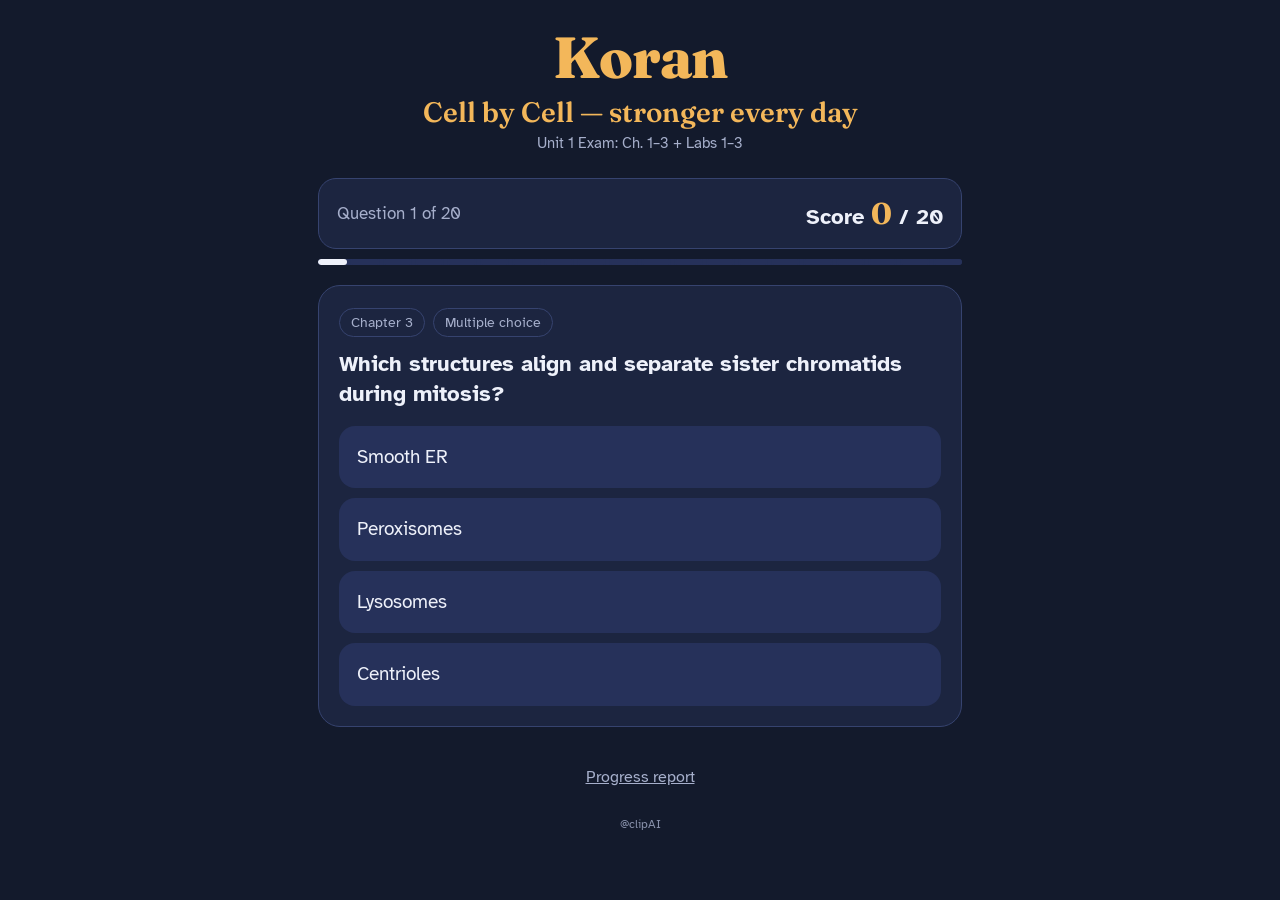
==== unit1/index.html @ af15f769 "Cell by Cell -Unit 1 Review" ====
<!DOCTYPE html>
<html lang="en">
<head>
<meta charset="utf-8">
<meta name="viewport" content="width=device-width, initial-scale=1, viewport-fit=cover">
<meta name="theme-color" content="#131A2C">
<title>Koran · Cell by Cell</title>
<link rel="preconnect" href="https://fonts.googleapis.com">
<link rel="preconnect" href="https://fonts.gstatic.com" crossorigin>
<link href="https://fonts.googleapis.com/css2?family=Atkinson+Hyperlegible:wght@400;700&family=Fraunces:opsz,wght@9..144,600;9..144,800&display=swap" rel="stylesheet">
<style>
:root{
  --bg:#131A2C; --surface:#1C2540; --raised:#26315A; --line:#36436F;
  --text:#EEF1FA; --muted:#A6AFCB; --gold:#F3B75A;
  --ok:#5BD3A8; --okbg:rgba(91,211,168,.14); --bad:#F47C7C; --badbg:rgba(244,124,124,.14);
  --body:"Atkinson Hyperlegible", "Segoe UI", Roboto, Helvetica, Arial, sans-serif;
  --display:"Fraunces", Georgia, "Times New Roman", serif;
  color-scheme: dark;
  box-sizing:border-box;
  padding-top:env(safe-area-inset-top,0px); padding-bottom:env(safe-area-inset-bottom,0px);
}
@media (prefers-color-scheme: dark){ :root:not([data-theme="light"]){ --bg:#131A2C; } }
:root[data-theme="dark"]{ --bg:#131A2C; }
*,*::before,*::after{box-sizing:inherit}
html{scroll-padding-top:env(safe-area-inset-top,0px); background:var(--bg)}
body{margin:0;background:var(--bg);color:var(--text);font-family:var(--body);font-size:19px;line-height:1.5;-webkit-text-size-adjust:100%}
.wrap{max-width:680px;margin:0 auto;padding:0 18px 40px}
header{text-align:center;padding:28px 0 14px}
.name{font-family:var(--display);font-weight:800;font-size:clamp(40px,11vw,58px);line-height:1;letter-spacing:-.02em;color:var(--gold);margin:0}
.sub{margin:10px 0 0;color:var(--muted);font-size:17px}
.tagline{margin:10px 0 0;font-family:var(--display);font-weight:600;font-size:clamp(22px,6vw,28px);line-height:1.2;color:var(--gold)}
.sub strong{color:var(--text);font-weight:700}

.bar{position:sticky;top:env(safe-area-inset-top,0px);z-index:5;background:var(--bg);padding:10px 0 12px}
.scorecard{background:var(--surface);border:1px solid var(--line);border-radius:18px;padding:12px 18px;display:flex;align-items:center;justify-content:space-between;gap:12px}
.qcount{color:var(--muted);font-size:17px}
.score{font-weight:700;font-size:22px;white-space:nowrap}
.score b{font-family:var(--display);font-size:30px;color:var(--gold)}
.track{height:6px;background:var(--raised);border-radius:6px;margin-top:10px;overflow:hidden;display:flex;gap:3px}
.track span{flex:1;background:var(--raised);border-radius:3px}
.track span.p1{background:var(--ok)} .track span.p5{background:var(--gold)} .track span.p0{background:var(--bad)} .track span.now{background:var(--text)}

.card{background:var(--surface);border:1px solid var(--line);border-radius:22px;padding:22px 20px 20px;margin-top:8px}
.meta{display:flex;flex-wrap:wrap;gap:8px;margin-bottom:12px}
.tag{font-size:14px;color:var(--muted);border:1px solid var(--line);border-radius:999px;padding:3px 11px}
.q{font-size:22px;font-weight:700;line-height:1.38;margin:0 0 16px}
.figure{margin:0 0 16px;text-align:center}
.figure img{max-width:100%;max-height:280px;border-radius:16px;border:1px solid var(--line)}
.opts{display:grid;gap:10px}
.opt{display:flex;align-items:flex-start;gap:12px;width:100%;text-align:left;font:inherit;font-size:19px;color:var(--text);background:var(--raised);border:2px solid transparent;border-radius:16px;padding:15px 16px;min-height:60px;cursor:pointer;touch-action:manipulation}
.opt:focus-visible,.btn:focus-visible,.link:focus-visible{outline:3px solid var(--gold);outline-offset:2px}
.opt .box{flex:none;width:26px;height:26px;border-radius:8px;border:2px solid var(--muted);margin-top:1px;display:grid;place-items:center;font-size:16px;font-weight:700}
.opt.sel{border-color:var(--gold)} .opt.sel .box{background:var(--gold);border-color:var(--gold);color:#1a1a1a}
.opt.wrong{border-color:var(--bad);background:var(--badbg);opacity:.75}
.opt.right{border-color:var(--ok);background:var(--okbg)}
.opt:disabled{cursor:default}
.tf{grid-template-columns:1fr 1fr}
.tf .opt{justify-content:center;font-weight:700;font-size:21px;align-items:center}
.hint{color:var(--muted);font-size:16px;margin:-6px 0 12px}

.fb{margin-top:16px;border-radius:16px;padding:14px 16px;font-size:18px}
.fb.ok{background:var(--okbg);border:1px solid var(--ok)}
.fb.bad{background:var(--badbg);border:1px solid var(--bad)}
.fb.try{background:rgba(243,183,90,.12);border:1px solid var(--gold)}
.fb h3{margin:0 0 4px;font-size:20px}
.fb p{margin:4px 0 0}
.fb .ans{font-weight:700}

.btn{display:block;width:100%;margin-top:16px;font:inherit;font-weight:700;font-size:20px;border:0;border-radius:16px;padding:16px;min-height:60px;background:var(--gold);color:#1B1606;cursor:pointer;touch-action:manipulation}
.btn[disabled]{opacity:.4;cursor:default}
.btn.ghost{background:transparent;color:var(--text);border:2px solid var(--line)}

.final{text-align:center}
.final .big{font-family:var(--display);font-weight:800;font-size:76px;line-height:1;color:var(--gold);margin:6px 0}
.final .big small{font-size:34px;color:var(--muted)}
.list{list-style:none;padding:0;margin:18px 0 0;text-align:left}
.list li{display:flex;justify-content:space-between;gap:12px;padding:10px 0;border-top:1px solid var(--line);font-size:17px}
.pt{font-weight:700;white-space:nowrap}
.pt.p1{color:var(--ok)} .pt.p5{color:var(--gold)} .pt.p0{color:var(--bad)}

.report{margin-top:22px}
.report h2{font-family:var(--display);font-size:28px;margin:0 0 12px}
.report h3{font-size:19px;margin:22px 0 8px}
.stats{display:grid;grid-template-columns:repeat(2,1fr);gap:10px}
.stat{background:var(--raised);border-radius:16px;padding:12px 14px}
.stat b{display:block;font-family:var(--display);font-size:30px;color:var(--gold);line-height:1.1}
.stat span{color:var(--muted);font-size:15px}
.tbl{width:100%;border-collapse:collapse;font-size:16px}
.tbl td{padding:8px 4px;border-top:1px solid var(--line);vertical-align:top}
.tbl td:last-child{text-align:right;white-space:nowrap}
.meter{height:8px;background:var(--raised);border-radius:8px;overflow:hidden;margin-top:4px}
.meter i{display:block;height:100%;background:var(--ok)}
details{border-top:1px solid var(--line);padding:10px 0}
summary{cursor:pointer;font-weight:700}
.empty{color:var(--muted)}

footer{text-align:center;margin-top:30px}
.link{background:none;border:0;color:var(--muted);font:inherit;font-size:16px;text-decoration:underline;cursor:pointer;padding:8px}
.clip{display:block;margin-top:18px;font-size:12px;color:var(--muted);opacity:.8}
@media (prefers-reduced-motion:no-preference){ .card{animation:in .25s ease-out} @keyframes in{from{opacity:0;transform:translateY(6px)}to{opacity:1;transform:none}} }
</style>
</head>
<body>
<div class="wrap">
  <header>
    <h1 class="name">Koran</h1>
    <p class="tagline">Cell by Cell — stronger every day</p>
    <p class="sub" style="margin-top:2px;font-size:15px">Unit 1 Exam: Ch. 1–3 + Labs 1–3</p>
  </header>
  <div class="bar" id="bar"></div>
  <main id="main"></main>
  <section class="report card" id="report" hidden></section>
  <footer>
    <button class="link" id="toggleReport" type="button">Progress report</button>
    <span class="clip">@clipAI</span>
  </footer>
</div>
<script>
// Question bank - Unit 1 Exam Review (Ch 1, 2, 3) + Lab Activity #1 + images
// mc / case: option o[0] is the correct one (shuffled when shown)
// tf: a = true/false   sa: a = indexes of correct options
const BANK = [
// ---------- CHAPTER 1 ----------
{t:"Anatomy vs physiology",s:"Chapter 1",y:"mc",q:"Anatomy is the study of…",o:["Body structures and how the parts are arranged and connected","How the body performs its functions","Chemical reactions inside cells","Diseases and how to treat them"],e:"Anatomy = structure (what it is and where it is). Physiology = function (how it works)."},
{t:"Anatomy vs physiology",s:"Chapter 1",y:"tf",q:"Physiology is the study of how living organisms perform their vital functions.",a:true,e:"True. Physiology is about how the body works. Anatomy is about its structure."},
{t:"Anatomy vs physiology",s:"Chapter 1",y:"case",q:"Analyze the case: A student learns in lab where the heart sits in the chest, then in lecture learns how it pumps blood. What did she study in lab and in lecture?",o:["Lab: anatomy. Lecture: physiology","Lab: physiology. Lecture: anatomy","Both were histology","Both were cytology"],e:"Where the heart is = structure = anatomy. How it pumps = function = physiology. The two go together."},

{t:"Cytology vs histology",s:"Chapter 1",y:"mc",q:"Histology is the microscopic study of…",o:["Tissues","Individual cells","Organ systems","Bones and joints"],e:"Histology = tissues. Cytology = cells. Tip: \"cyto\" means cell."},
{t:"Cytology vs histology",s:"Chapter 1",y:"tf",q:"Cytology is the microscopic study of tissues.",a:false,e:"False. Cytology studies individual cells. Histology studies tissues."},

{t:"Areas of anatomy",s:"Chapter 1",y:"mc",q:"Which specialty studies the general form of the body and its superficial markings (like bone markings)?",o:["Surface anatomy","Developmental anatomy","Systemic physiology","Cell physiology"],e:"Surface anatomy looks at the outside shape and markings you can see or feel."},
{t:"Areas of anatomy",s:"Chapter 1",y:"case",q:"Analyze the case: A scientist studies how a baby's body changes in form from conception until it becomes an adult. What is she studying?",o:["Developmental anatomy","Surface anatomy","Histology","Cell physiology"],e:"Developmental anatomy describes changes in form from conception to physical maturity."},

{t:"Areas of physiology",s:"Chapter 1",y:"mc",q:"Systemic physiology studies…",o:["The function of specific organ systems","Chemical processes within and between cells","The outside markings of the body","Changes from conception to maturity"],e:"Systemic = systems. It studies how organ systems (like the nervous system) work."},
{t:"Areas of physiology",s:"Chapter 1",y:"case",q:"Analyze the case: A researcher studies the chemical reactions happening inside and between cells. Which area is this?",o:["Cell physiology","Systemic physiology","Surface anatomy","Developmental anatomy"],e:"Cell physiology studies the chemical processes within and between cells."},

{t:"Levels of organization",s:"Chapter 1",y:"mc",q:"Which order goes from simplest to most complex?",o:["Atoms → molecules → cells → tissues → organs → organ systems → organism","Cells → atoms → molecules → tissues → organs → organism","Molecules → atoms → tissues → cells → organs → organism","Atoms → cells → molecules → organs → tissues → organism"],e:"Small to big: atoms, molecules, cells, tissues, organs, organ systems, organism."},
{t:"Levels of organization",s:"Chapter 1",y:"tf",q:"Veins and arteries are organs because each is made of different tissues.",a:true,e:"True. An organ is made of two or more tissue types working together. Veins and arteries fit that."},
{t:"Levels of organization",s:"Chapter 1",y:"case",q:"Analyze the case: A group of similar cells working together to do one job is found in a sample. What level of organization is it?",o:["Tissue","Organ","Molecule","Organ system"],e:"Similar cells working together = a tissue. Different tissues together = an organ."},

{t:"Organ systems",s:"Chapter 1",y:"mc",q:"How many organ systems are in the human body?",o:["11","9","7","13"],e:"There are 11 organ systems. A&P 1 covers integumentary, skeletal, muscular and nervous."},
{t:"Organ systems",s:"Chapter 1",y:"sa",q:"Select all the functions of the skeletal system.",o:["Provides support","Protects soft tissues","Stores minerals","Forms blood","Generates heat"],a:[0,1,2,3],e:"Skeletal: support, protection, stores minerals, forms blood. Generating heat is a job of the muscular system."},
{t:"Organ systems",s:"Chapter 1",y:"sa",q:"Select all the functions of the muscular system.",o:["Produces movement","Generates heat","Provides protection","Forms blood cells"],a:[0,1,2],e:"Muscular: movement, heat and protection. Blood cells are formed in bone (skeletal system)."},

{t:"Homeostasis",s:"Chapter 1",y:"mc",q:"Keeping a relatively constant internal environment is called…",o:["Homeostasis","Metabolism","Metastasis","Apoptosis"],e:"Homeostasis = keeping the inside of the body stable. All organ systems work together for it."},
{t:"Homeostasis",s:"Chapter 1",y:"tf",q:"Organ systems work independently and do not depend on each other.",a:false,e:"False. All organ systems are interdependent. They work together to keep homeostasis."},

{t:"Intrinsic vs extrinsic regulation",s:"Chapter 1",y:"mc",q:"Extrinsic regulation involves which systems?",o:["Nervous and endocrine","Skeletal and muscular","Integumentary and skeletal","Digestive and urinary"],e:"Extrinsic = nervous and endocrine systems. Intrinsic (autoregulation) = a local response of a cell, tissue or organ."},
{t:"Intrinsic vs extrinsic regulation",s:"Chapter 1",y:"case",q:"Analyze the case: The body needs a very fast, short-term adjustment. Which system handles this kind of regulation?",o:["Nervous system","Endocrine system","Skeletal system","Integumentary system"],e:"Nervous system = short-term, fast. Endocrine system (hormones) = long-term."},
{t:"Intrinsic vs extrinsic regulation",s:"Chapter 1",y:"tf",q:"Intrinsic (autoregulatory) mechanisms are local responses of a cell, tissue or organ to its environment.",a:true,e:"True. Intrinsic = local. Extrinsic = nervous and endocrine systems."},

{t:"Parts of a regulatory mechanism",s:"Chapter 1",y:"mc",q:"Which part of a regulatory mechanism carries out the instructions?",o:["Effector","Receptor","Control center","Stimulus"],e:"Receptor senses → control center decides → effector acts."},
{t:"Parts of a regulatory mechanism",s:"Chapter 1",y:"case",q:"Analyze the case: Skin sensors detect that the body is too hot and send a message to the brain. What are the skin sensors?",o:["Receptors","Effectors","Control centers","Target organs"],e:"Receptors detect the stimulus. The brain is the control center. Sweat glands would be the effectors."},

{t:"Negative vs positive feedback",s:"Chapter 1",y:"sa",q:"Select all the examples of POSITIVE feedback.",o:["Blood clotting","Childbirth (parturition)","Lactation (breastfeeding)","Fever","Body temperature regulation","Blood pressure regulation"],a:[0,1,2,3],e:"Positive feedback: clotting, childbirth, lactation, fever. Temperature, blood pressure and electrolytes are negative feedback."},
{t:"Negative vs positive feedback",s:"Chapter 1",y:"tf",q:"Regulation of blood pressure is an example of positive feedback.",a:false,e:"False. Blood pressure, body temperature and electrolyte levels are negative feedback (they bring things back to normal)."},
{t:"Negative vs positive feedback",s:"Chapter 1",y:"case",q:"Analyze the case: After a cut, more and more clotting factors are made until the bleeding stops. What type of feedback is this?",o:["Positive feedback","Negative feedback","Intrinsic regulation only","No feedback"],e:"The response keeps getting stronger until the job is done. That is positive feedback."},

{t:"Abdominal quadrants",s:"Chapter 1",y:"mc",q:"The appendix is found in which quadrant?",o:["Right lower quadrant (RLQ)","Left lower quadrant (LLQ)","Right upper quadrant (RUQ)","Left upper quadrant (LUQ)"],e:"Appendix = RLQ. That is why appendicitis pain is usually low on the right side."},
{t:"Abdominal quadrants",s:"Chapter 1",y:"case",q:"Analyze the case: A patient has pain under the right ribs after eating fatty food. The doctor suspects the gallbladder. Which quadrant?",o:["Right upper quadrant (RUQ)","Left upper quadrant (LUQ)","Right lower quadrant (RLQ)","Left lower quadrant (LLQ)"],e:"Liver and gallbladder are in the RUQ."},
{t:"Abdominal quadrants",s:"Chapter 1",y:"sa",q:"Select all the main organs in the LEFT upper quadrant (LUQ).",o:["Spleen","Portion of the stomach","Portions of small and large intestine","Liver","Appendix"],a:[0,1,2],e:"LUQ: part of the stomach, spleen, parts of the intestines. Liver = RUQ, appendix = RLQ."},

{t:"Abdominal regions",s:"Chapter 1",y:"mc",q:"How many abdominopelvic regions are there?",o:["9","4","6","12"],e:"4 quadrants, but 9 regions (like a tic-tac-toe grid)."},
{t:"Abdominal regions",s:"Chapter 1",y:"mc",q:"Which region is right in the center, around the belly button?",o:["Umbilical","Epigastric","Hypogastric (pubic)","Lumbar"],e:"Umbilical = belly button. Epigastric is above it. Hypogastric (pubic) is below it."},
{t:"Abdominal regions",s:"Chapter 1",y:"case",q:"Analyze the case: A patient points to the area just below the ribs on the right side. Which region is that?",o:["Right hypochondriac","Right inguinal (iliac)","Right lumbar","Epigastric"],e:"Hypochondriac = under the ribs (\"hypo\" = below, \"chondro\" = cartilage of the ribs)."},

{t:"Directional terms",s:"Chapter 1",y:"mc",q:"Proximal means…",o:["Closer to the main attachment point","Farther from the main attachment point","Closer to the surface","Closer to the midline"],e:"Proximal = closer to where the limb attaches. Distal = farther away."},
{t:"Directional terms",s:"Chapter 1",y:"case",q:"Analyze the case: Compare the elbow and the wrist. The elbow is ______ to the wrist.",o:["Proximal","Distal","Lateral","Deep"],e:"The elbow is closer to the shoulder (the attachment), so it is proximal to the wrist."},
{t:"Directional terms",s:"Chapter 1",y:"tf",q:"Lateral means closer to the midline of the body.",a:false,e:"False. Lateral = away from the midline. Medial = closer to the midline."},
{t:"Directional terms",s:"Chapter 1",y:"mc",q:"The skin is ______ to the muscles.",o:["Superficial","Deep","Proximal","Caudal"],e:"Superficial = close to the surface. Deep = farther from the surface."},

{t:"Planes of section",s:"Chapter 1",y:"mc",q:"Which plane divides the body into right and left portions?",o:["Sagittal","Coronal (frontal)","Transverse","Oblique"],e:"Sagittal = right/left. Coronal = front/back. Transverse = top/bottom."},
{t:"Planes of section",s:"Chapter 1",y:"case",q:"Analyze the case: A CT scan shows \"slices\" of the abdomen that separate the upper part from the lower part. Which plane?",o:["Transverse (horizontal/axial)","Sagittal","Coronal (frontal)","Midsagittal only"],e:"Transverse divides superior (top) from inferior (bottom). CT slices are usually transverse."},
{t:"Planes of section",s:"Chapter 1",y:"tf",q:"The coronal (frontal) plane divides the body into anterior and posterior portions.",a:true,e:"True. Coronal = front (anterior) and back (posterior)."},

{t:"Diaphragm",s:"Chapter 1",y:"mc",q:"The diaphragm separates which two cavities?",o:["Thoracic and abdominopelvic","Cranial and vertebral","Abdominal and pelvic","Pleural and pericardial"],e:"The diaphragm is the main breathing muscle. It separates the chest (thoracic) from the abdominopelvic cavity."},
{t:"Diaphragm",s:"Chapter 1",y:"tf",q:"The diaphragm is the main muscle of respiration.",a:true,e:"True. When it contracts, air moves into the lungs."},

{t:"Mediastinum",s:"Chapter 1",y:"sa",q:"Select all the organs found in the mediastinum.",o:["Heart","Thymus","Trachea","Esophagus","Lungs","Liver"],a:[0,1,2,3],e:"Mediastinum = center of the chest: heart, thymus, trachea, esophagus. The lungs are on each side, not in the middle."},
{t:"Mediastinum",s:"Chapter 1",y:"mc",q:"The area in the center of the chest is called the…",o:["Mediastinum","Peritoneum","Pleural cavity","Pericardium"],e:"Mediastinum = the middle space of the chest between the lungs."},

{t:"Serous membranes",s:"Chapter 1",y:"mc",q:"Which serous membrane covers the lungs?",o:["Pleura","Pericardium","Peritoneum","Mesentery"],e:"Pleura = lungs. Pericardium = heart. Peritoneum = digestive organs and abdominal wall."},
{t:"Serous membranes",s:"Chapter 1",y:"case",q:"Analyze the case: A patient has inflammation of the membrane that lines the abdominal wall and covers the digestive organs. What is it called?",o:["Peritonitis","Pleuritis","Pericarditis","Ascites"],e:"Peritoneum + \"-itis\" (inflammation) = peritonitis."},
{t:"Serous membranes",s:"Chapter 1",y:"tf",q:"The pericardium covers the heart.",a:true,e:"True. \"Peri\" = around, \"cardium\" = heart."},

{t:"Retroperitoneal organs",s:"Chapter 1",y:"sa",q:"Select all the RETROPERITONEAL organs (SAD PUCKER).",o:["Kidneys","Pancreas (except the tail)","Ureters","Suprarenal (adrenal) glands","Stomach","Spleen"],a:[0,1,2,3],e:"SAD PUCKER: Suprarenal glands, Aorta/IVC, Duodenum, Pancreas, Ureters, Colon (ascending & descending), Kidneys, Esophagus (distal), Rectum."},
{t:"Retroperitoneal organs",s:"Chapter 1",y:"tf",q:"The kidneys are retroperitoneal organs.",a:true,e:"True. Retroperitoneal = behind the peritoneum. The K in SAD PUCKER is Kidneys."},

{t:"Imaging studies",s:"Chapter 1",y:"mc",q:"What is the gold standard test to detect a deep vein thrombosis (DVT) in the legs?",o:["Duplex ultrasonography","PET scan","X-ray without contrast","Nuclear scan"],e:"Duplex ultrasound uses high-frequency sound waves to see blood flow. It is the gold standard for DVT."},
{t:"Imaging studies",s:"Chapter 1",y:"sa",q:"Select all the imaging studies that use ionizing radiation.",o:["X-ray","CT scan","Digital subtraction angiography (DSA)","Ultrasound","MRI"],a:[0,1,2],e:"X-ray, CT and DSA use ionizing radiation. Ultrasound uses sound waves. MRI uses a magnet and radio waves."},
{t:"Imaging studies",s:"Chapter 1",y:"case",q:"Analyze the case: A doctor wants to see how active (metabolic activity) a tissue is, using a radioactive tracer. Which test?",o:["PET scan","MRI","Ultrasound","X-ray"],e:"PET scan = radioactive tracer + shows metabolic activity."},
{t:"Imaging studies",s:"Chapter 1",y:"mc",q:"Which test uses a strong magnetic field and radiofrequency pulses to see soft tissues in high resolution?",o:["MRI","CT scan","X-ray","DSA"],e:"MRI = magnet + radio waves. Very detailed pictures of soft tissues."},

// ---------- LAB ACTIVITY #1 ----------
{t:"Body positions",s:"Lab 1",y:"mc",q:"A patient lying face UP is in which position?",o:["Supine","Prone","Sims","Tripod"],e:"Supine = face up (lying on the spine). Prone = face down."},
{t:"Body positions",s:"Lab 1",y:"mc",q:"A patient lying face DOWN is in which position?",o:["Prone","Supine","Fowler","Trendelenburg"],e:"Prone = face down. Supine = face up."},
{t:"Body positions",s:"Lab 1",y:"case",q:"Analyze the case: A patient lies on the bed with the head LOWER than the feet (decline). Which position?",o:["Trendelenburg","Fowler","Supine","Tripod"],e:"Trendelenburg = decline, head down. Fowler = incline, sitting up."},
{t:"Body positions",s:"Lab 1",y:"case",q:"Analyze the case: A patient sits up in bed with the head raised (incline), which helps breathing and lowers the risk of aspiration. Which position?",o:["Fowler","Trendelenburg","Prone","Sims"],e:"Fowler = incline, head up. It helps breathing and eating safely."},
{t:"Body positions",s:"Lab 1",y:"mc",q:"The left lateral recumbent position is also called…",o:["Sims position","Fowler position","Tripod position","Anatomical position"],e:"Sims = lying on the LEFT side."},

{t:"Surface regions 1",s:"Lab 1",y:"mc",q:"The front of the elbow is the ______ region.",o:["Antecubital","Popliteal","Axillary","Patellar"],e:"Antecubital = front of the elbow (where blood is often drawn)."},
{t:"Surface regions 1",s:"Lab 1",y:"mc",q:"The back of the knee is the ______ region.",o:["Popliteal","Patellar","Calcaneal","Femoral"],e:"Popliteal = back of the knee. Patellar = front of the knee."},
{t:"Surface regions 1",s:"Lab 1",y:"tf",q:"The axillary region is the armpit.",a:true,e:"True. Axillary = armpit."},

{t:"Surface regions 2",s:"Lab 1",y:"mc",q:"The cheek is the ______ region.",o:["Buccal","Mental","Frontal","Cervical"],e:"Buccal = cheek. Mental = chin. Frontal = forehead. Cervical = neck."},
{t:"Surface regions 2",s:"Lab 1",y:"mc",q:"The chin is the ______ region.",o:["Mental","Buccal","Acromial","Coxal"],e:"Mental = chin (not \"mind\" here!)."},
{t:"Surface regions 2",s:"Lab 1",y:"sa",q:"Select all the correct matches.",o:["Coxal = hip","Calcaneal = heel","Inguinal = groin","Acromial = knee","Brachial = thigh"],a:[0,1,2],e:"Acromial = shoulder. Brachial = arm. Femoral = thigh."},

{t:"Serous membrane conditions",s:"Lab 1",y:"case",q:"Analyze the case: A patient has muffled heart sounds, swollen neck veins (JVD) and low blood pressure (Beck's triad). What is happening?",o:["Cardiac tamponade","Pneumothorax","Ascites","Pleuritis"],e:"Beck's triad = cardiac tamponade: fluid squeezes the heart inside the pericardium."},
{t:"Serous membrane conditions",s:"Lab 1",y:"mc",q:"Air in the pleural cavity that makes a lung collapse is called…",o:["Pneumothorax","Pleural effusion","Ascites","Pericarditis"],e:"\"Pneumo\" = air, \"thorax\" = chest. Pleural effusion is fluid, not air."},
{t:"Serous membrane conditions",s:"Lab 1",y:"mc",q:"Mesenteries are…",o:["Double sheets of peritoneum that attach intestines to the back body wall","Layers of pleura around the lungs","Membranes that cover the heart","Fluid in the abdominal cavity"],e:"Mesenteries hold the intestines in place and carry blood vessels and nerves to them."},

// ---------- CHAPTER 2 ----------
{t:"Isotopes",s:"Chapter 2",y:"mc",q:"Isotopes of the same element differ in the number of…",o:["Neutrons","Protons","Electrons","Valence shells"],e:"Same element = same protons. Isotopes have different numbers of neutrons."},
{t:"Isotopes",s:"Chapter 2",y:"tf",q:"Isotopes of an element have different numbers of protons.",a:false,e:"False. If protons changed, it would be a different element. Isotopes differ in neutrons."},

{t:"Ionic bonds",s:"Chapter 2",y:"mc",q:"In an ionic bond, electrons are…",o:["Transferred from one atom to another","Shared equally","Shared unequally","Destroyed"],e:"Ionic = electrons are transferred. Covalent = electrons are shared."},
{t:"Ionic bonds",s:"Chapter 2",y:"mc",q:"An atom that loses an electron and becomes positively charged is a(n)…",o:["Cation","Anion","Isotope","Neutron"],e:"Cation = positive. Anion = negative. Tip: ca+ion has a \"+\" like a t."},
{t:"Ionic bonds",s:"Chapter 2",y:"tf",q:"Losing electrons is called oxidation.",a:true,e:"True. Loss = oxidation. Gain = reduction."},

{t:"Ions",s:"Chapter 2",y:"mc",q:"An ion is an atom or molecule that…",o:["Has a different number of electrons than protons, so it has a charge","Has extra neutrons","Has no electrons","Shares electrons equally"],e:"More or fewer electrons than protons = a net positive or negative charge = an ion."},

{t:"Hydrogen bonds",s:"Chapter 2",y:"mc",q:"Which type of bond is responsible for the surface tension of water?",o:["Hydrogen bonds","Ionic bonds","Nonpolar covalent bonds","Peptide bonds"],e:"Hydrogen bonds between water molecules make surface tension. That is why a dust particle can float."},
{t:"Hydrogen bonds",s:"Chapter 2",y:"case",q:"Analyze the case: A tiny dust particle floats on top of a glass of water without sinking. What explains this?",o:["Hydrogen bonding causes surface tension","Ionic bonds in the dust","The water is basic","Electrons were transferred to the dust"],e:"Hydrogen bonds make the water surface act like a thin film (surface tension)."},
{t:"Hydrogen bonds",s:"Chapter 2",y:"tf",q:"Hydrogen bonding is responsible for the secondary structure of proteins (alpha helix and beta pleated sheet).",a:true,e:"True. Hydrogen bonds form the alpha (α) helix and beta (β) pleated sheet."},

{t:"Valence electrons",s:"Chapter 2",y:"mc",q:"What determines the chemical behavior of an atom?",o:["Its outermost (valence) electrons","Its number of neutrons","The size of its nucleus","Its isotopes"],e:"Valence electrons (the outer shell) decide how an atom reacts and bonds."},

{t:"Covalent bonds",s:"Chapter 2",y:"mc",q:"In a double covalent bond, how many pairs of electrons are shared?",o:["Two pairs","One pair","Three pairs","None"],e:"Single = 1 pair. Double = 2 pairs. Triple = 3 pairs."},
{t:"Covalent bonds",s:"Chapter 2",y:"mc",q:"In a POLAR covalent bond, electrons are…",o:["Shared unequally","Shared equally","Transferred","Lost"],e:"Polar = unequal sharing. Nonpolar = equal sharing."},
{t:"Covalent bonds",s:"Chapter 2",y:"tf",q:"Covalent bonds form when atoms share electrons.",a:true,e:"True. Covalent = sharing. Ionic = transferring."},

{t:"Types of reactions",s:"Chapter 2",y:"mc",q:"AB → A + B is which type of reaction?",o:["Decomposition","Synthesis","Exchange","Endergonic"],e:"Something big breaks into smaller parts = decomposition."},
{t:"Types of reactions",s:"Chapter 2",y:"mc",q:"AB + CD → AD + BC is which type of reaction?",o:["Exchange","Synthesis","Decomposition","Hydrolysis"],e:"Partners switch places = exchange."},
{t:"Types of reactions",s:"Chapter 2",y:"case",q:"Analyze the case: Two molecules join into one and a water molecule is removed. What type of reaction?",o:["Dehydration synthesis","Hydrolysis","Exchange","Decomposition without water"],e:"Joining + removing water = dehydration synthesis. Breaking + adding water = hydrolysis."},
{t:"Types of reactions",s:"Chapter 2",y:"mc",q:"A + B → AB + Energy is which type of reaction?",o:["Exergonic","Endergonic","Decomposition","Exchange"],e:"Exergonic RELEASES energy (\"exit\"). Endergonic needs energy put in."},

{t:"Enzymes",s:"Chapter 2",y:"sa",q:"Select all the TRUE statements about enzymes.",o:["They are proteins","They lower the activation energy","They are affected by pH and temperature","They are not consumed in the reaction","They slow reactions down"],a:[0,1,2,3],e:"Enzymes are protein catalysts: they SPEED UP reactions by lowering activation energy and can be reused."},
{t:"Enzymes",s:"Chapter 2",y:"tf",q:"Enzymes are used up (consumed) during a reaction.",a:false,e:"False. Enzymes are not changed or consumed. They can be used again."},

{t:"Electrolytes",s:"Chapter 2",y:"mc",q:"Electrolytes like NaCl are inorganic compounds that…",o:["Carry an electrical current in water","Store genetic information","Are the main fuel of the body","Form cell membranes"],e:"Electrolytes break into ions in water, so they can carry electricity."},

{t:"Acids and bases",s:"Chapter 2",y:"mc",q:"An acid is a substance that…",o:["Releases hydrogen ions (proton donor)","Removes hydrogen ions (proton acceptor)","Has a pH above 7","Has no charge"],e:"Acid = gives H+. Base = takes H+."},
{t:"Acids and bases",s:"Chapter 2",y:"tf",q:"A base is a proton acceptor that removes hydrogen ions.",a:true,e:"True. Base = takes (accepts) H+."},

{t:"pH scale",s:"Chapter 2",y:"mc",q:"A solution has a pH of 3. It is…",o:["Acidic","Neutral","Basic (alkaline)","A buffer"],e:"Below 7 = acidic. 7 = neutral. Above 7 = basic."},
{t:"pH scale",s:"Chapter 2",y:"case",q:"Analyze the case: Solution A has MORE hydrogen ions (H+) than solution B. Which is true?",o:["A has a lower pH and is more acidic","A has a higher pH and is more basic","Both have the same pH","A is neutral"],e:"More H+ = lower pH = more acidic. pH goes the opposite way of H+."},
{t:"pH scale",s:"Chapter 2",y:"tf",q:"A pH above 7 means the solution has more OH- and less H+.",a:true,e:"True. Above 7 = basic (alkaline) = more OH-."},

{t:"Glucose and glycogen",s:"Chapter 2",y:"mc",q:"What is the most important metabolic fuel in the body?",o:["Glucose","Cholesterol","Protein","DNA"],e:"Glucose is the body's main fuel."},
{t:"Glucose and glycogen",s:"Chapter 2",y:"case",q:"Analyze the case: Between meals, the liver breaks down stored glycogen to keep blood glucose normal. What is this process called?",o:["Glycogenolysis","Glycogenesis","Hydrolysis of DNA","Beta oxidation"],e:"\"-lysis\" = break down. Glycogenesis = MAKING glycogen (after a meal)."},
{t:"Glucose and glycogen",s:"Chapter 2",y:"mc",q:"Where is glycogen formed?",o:["Liver and skeletal muscle","Brain and heart","Kidneys and lungs","Skin and bone"],e:"Glycogen is a polysaccharide stored in the liver and skeletal muscle."},

{t:"Fatty acids",s:"Chapter 2",y:"mc",q:"Saturated fatty acids have…",o:["Only single bonds between carbon atoms","One double bond","Many double bonds","Triple bonds only"],e:"Saturated = only single bonds. Unsaturated = at least one double (or triple) bond. Polyunsaturated = more than one."},
{t:"Fatty acids",s:"Chapter 2",y:"tf",q:"Polyunsaturated fatty acids have more than one double or triple bond.",a:true,e:"True. \"Poly\" = many."},

{t:"Steroids",s:"Chapter 2",y:"mc",q:"Cholesterol is needed to make…",o:["Sex hormones (estrogen, testosterone) and plasma membranes","DNA and RNA","Glycogen","Enzymes"],e:"Cholesterol builds sex hormones and is part of cell membranes."},
{t:"Steroids",s:"Chapter 2",y:"case",q:"Analyze the case: A female marathon runner has very low cholesterol and has trouble getting pregnant. Why?",o:["Low cholesterol can lower sex hormones and affect fertility","Low cholesterol raises her pH","She has too much glycogen","Her DNA cannot replicate"],e:"Sex hormones are made from cholesterol. Too little can affect fertility."},

{t:"Glycoproteins and proteoglycans",s:"Chapter 2",y:"mc",q:"Glycoproteins are mainly…",o:["Structural parts of cell membranes","Parts of the extracellular matrix of connective tissue","Enzymes that copy DNA","Stored fuel"],e:"Glycoproteins = cell membranes. Proteoglycans = extracellular matrix of connective tissue. Both = protein + carbohydrate."},

{t:"DNA structure",s:"Chapter 2",y:"sa",q:"Select all the TRUE statements about DNA.",o:["It is double stranded (double helix)","The strands are complementary","The strands are antiparallel","It is replicated in the nucleus by DNA polymerase","It contains uracil"],a:[0,1,2,3],e:"DNA has thymine, not uracil. Uracil is in RNA."},
{t:"DNA structure",s:"Chapter 2",y:"mc",q:"Nucleotides are the building blocks of…",o:["Nucleic acids (DNA and RNA)","Proteins","Carbohydrates","Lipids"],e:"Nucleotides build nucleic acids, which store and process genetic information."},

{t:"Base pairing",s:"Chapter 2",y:"mc",q:"The DNA template is CTA. What is the complementary DNA strand?",o:["GAT","GAU","CTA","TAG"],e:"In DNA: C pairs with G, T with A, A with T. So CTA → GAT."},
{t:"Base pairing",s:"Chapter 2",y:"mc",q:"The DNA template is CTA. What is the complementary RNA?",o:["GAU","GAT","CUA","TAC"],e:"In RNA, A pairs with U (uracil), not T. So CTA → GAU."},
{t:"Base pairing",s:"Chapter 2",y:"mc",q:"The DNA template is TAC. What is the complementary RNA?",o:["AUG","ATG","UAC","GUA"],e:"T→A, A→U, C→G. So TAC → AUG (the start codon!)."},

{t:"Purines and pyrimidines",s:"Chapter 2",y:"mc",q:"Which bases are purines?",o:["Adenine and guanine","Cytosine and thymine","Thymine and uracil","Cytosine and uracil"],e:"Purines: A and G. Pyrimidines: C, T and U. A purine always pairs with a pyrimidine."},
{t:"Purines and pyrimidines",s:"Chapter 2",y:"tf",q:"Adenine pairs with uracil in RNA.",a:true,e:"True. A-T in DNA, A-U in RNA. G always pairs with C."},

{t:"Transcription",s:"Chapter 2",y:"mc",q:"Before mRNA leaves the nucleus, which parts are removed?",o:["Introns (non-coding)","Exons (coding)","Codons","Anticodons"],e:"Introns are removed. Exons stay (\"EXons EXit\")."},
{t:"Transcription",s:"Chapter 2",y:"tf",q:"Transcription (RNA synthesis) takes place in the nucleus and uses RNA polymerase.",a:true,e:"True. Transcription = nucleus. Translation = cytoplasm."},

{t:"Translation",s:"Chapter 2",y:"sa",q:"Select all the STOP codons.",o:["UGA","UAG","UAA","AUG"],a:[0,1,2],e:"U Go Away, U Are Gone, U Are Annihilated. AUG is the START codon (methionine)."},
{t:"Translation",s:"Chapter 2",y:"mc",q:"The first codon, AUG, codes for which amino acid?",o:["Methionine","Glycine","Uracil","Alanine"],e:"AUG = start codon = methionine."},
{t:"Translation",s:"Chapter 2",y:"case",q:"Analyze the case: A ribosome in the cytoplasm reads mRNA and tRNAs bring amino acids. What process is this?",o:["Translation (protein synthesis)","Transcription","DNA replication","Glycogenesis"],e:"Translation happens in the cytoplasm with ribosomes, mRNA and tRNA. Codons are on mRNA, anticodons on tRNA."},

{t:"ATP",s:"Chapter 2",y:"mc",q:"What is the most abundant free high-energy compound in cells?",o:["ATP (adenosine triphosphate)","Glucose","DNA","Cholesterol"],e:"ATP is the cell's ready-to-use energy \"money\"."},

// ---------- CHAPTER 3 ----------
{t:"Plasma membrane",s:"Chapter 3",y:"mc",q:"Plasma membranes are selectively permeable. This means…",o:["They let some substances pass but not others","They let everything pass","They let nothing pass","They only let water pass"],e:"Selectively permeable = the membrane chooses what goes in and out."},
{t:"Plasma membrane",s:"Chapter 3",y:"sa",q:"Select all the functions of the plasma membrane.",o:["Acts as a barrier","Provides structural support","Regulates exchange with the outside","Is sensitive to chemical changes outside the cell","Makes ATP"],a:[0,1,2,3],e:"ATP is made mainly by the mitochondria, not the membrane."},

{t:"Mitochondria and lysosomes",s:"Chapter 3",y:"mc",q:"Which organelle makes about 95% of ATP when oxygen is present?",o:["Mitochondria","Golgi apparatus","Lysosome","Nucleolus"],e:"Mitochondria = the powerhouse of the cell."},
{t:"Mitochondria and lysosomes",s:"Chapter 3",y:"mc",q:"Which organelle digests materials inside the cell?",o:["Lysosome","Ribosome","Smooth ER","Centriole"],e:"Lysosomes digest (break down) materials."},

{t:"Golgi and ER",s:"Chapter 3",y:"mc",q:"Which organelle makes lysosomes, secretory vesicles and membrane renewal vesicles?",o:["Golgi apparatus","Smooth ER","Nucleus","Mitochondria"],e:"The Golgi packages and ships: lysosomes, secretory vesicles and membrane renewal vesicles."},
{t:"Golgi and ER",s:"Chapter 3",y:"mc",q:"Carbohydrates and lipids are made by the…",o:["Smooth ER","Ribosomes","Lysosomes","Centrioles"],e:"Smooth ER makes lipids and carbohydrates. Ribosomes make proteins."},

{t:"Peroxisomes",s:"Chapter 3",y:"mc",q:"Peroxisomes break down long-chain fatty acids through…",o:["Beta oxidation","Glycolysis","Transcription","Endocytosis"],e:"Peroxisomes do beta oxidation. It makes hydrogen peroxide, which catalase turns into water and oxygen."},
{t:"Peroxisomes",s:"Chapter 3",y:"case",q:"Analyze the case: Hydrogen peroxide builds up inside a peroxisome. Which enzyme breaks it into water and oxygen?",o:["Catalase","DNA polymerase","RNA polymerase","Amylase"],e:"Catalase breaks down hydrogen peroxide into water + oxygen."},

{t:"Cytoskeleton and centrioles",s:"Chapter 3",y:"mc",q:"Microfilaments are made of…",o:["Actin","Tubulin","Cholesterol","Glycogen"],e:"Microfilaments = actin. Microtubules = tubulin."},
{t:"Cytoskeleton and centrioles",s:"Chapter 3",y:"mc",q:"Which structures align and separate sister chromatids during mitosis?",o:["Centrioles","Lysosomes","Peroxisomes","Smooth ER"],e:"Centrioles help line up and pull apart the chromatids when a cell divides."},

{t:"Nucleus and nucleolus",s:"Chapter 3",y:"mc",q:"Where are ribosomes made?",o:["Nucleolus","Golgi apparatus","Mitochondria","Cytoplasm"],e:"The nucleolus (inside the nucleus) makes ribosomes. It appears and disappears during the cell cycle."},
{t:"Nucleus and nucleolus",s:"Chapter 3",y:"tf",q:"The nucleus controls all the functions of the cell and contains DNA.",a:true,e:"True. The nucleus is the control center and holds the DNA."},

{t:"Cell cycle",s:"Chapter 3",y:"mc",q:"During which phase is DNA replicated?",o:["S phase of interphase","Prophase","Anaphase","Telophase"],e:"S = synthesis. DNA is copied in the S phase of interphase."},
{t:"Cell cycle",s:"Chapter 3",y:"tf",q:"Cells spend most of their time in interphase, the nondividing phase.",a:true,e:"True. Most of a cell's life is interphase."},
{t:"Cell cycle",s:"Chapter 3",y:"case",q:"Analyze the case: Under the microscope you see sister chromatids clearly and the nuclear membrane is breaking down. Which phase?",o:["Prophase","Interphase","Telophase","S phase"],e:"In prophase DNA coils tightly (chromatids visible) and the nuclear membrane breaks down."},
{t:"Cell cycle",s:"Chapter 3",y:"mc",q:"Spindle fibers attach to the ______, a protein near the centromere.",o:["Kinetochore","Histone","Chromatin","Telomere"],e:"Kinetochore = the attachment point for spindle fibers."},

{t:"Mitosis",s:"Chapter 3",y:"mc",q:"After mitosis, each daughter cell has…",o:["The same number of chromosomes as the parent (46)","Half the chromosomes (23)","Twice the chromosomes (92)","No chromosomes"],e:"Mitosis makes 2 identical cells, each with 46 chromosomes."},
{t:"Mitosis",s:"Chapter 3",y:"mc",q:"Sex cells have 23 chromosomes. They are called…",o:["Haploid","Diploid","Homologous","Isotonic"],e:"Haploid = 23 (half). Diploid = 46."},
{t:"Mitosis",s:"Chapter 3",y:"sa",q:"Select all the phases of mitosis.",o:["Prophase","Metaphase","Anaphase","Telophase","S phase"],a:[0,1,2,3],e:"PMAT: prophase, metaphase, anaphase, telophase. S phase is part of interphase."},

{t:"Tonicity (image)",s:"Chapter 3",y:"case",img:"t2",q:"Analyze the image: This red blood cell lost water and shriveled. What kind of solution is it in?",o:["Hypertonic","Hypotonic","Isotonic","Neutral pH"],e:"Hypertonic solution pulls water OUT of the cell, so it shrinks (crenation)."},
{t:"Tonicity (image)",s:"Chapter 3",y:"case",img:"t0",q:"Analyze the image: This red blood cell took in water and swelled up. What kind of solution is it in?",o:["Hypotonic","Hypertonic","Isotonic","Acidic"],e:"Hypotonic solution pushes water INTO the cell, so it swells and can burst (hemolysis)."},
{t:"Tonicity (image)",s:"Chapter 3",y:"case",img:"t1",q:"Analyze the image: Water goes in and out equally and the cell keeps its normal shape. What kind of solution is it in?",o:["Isotonic","Hypotonic","Hypertonic","Basic"],e:"Isotonic = no net water movement, no change in shape."},

{t:"Tonicity",s:"Chapter 3",y:"case",q:"Analyze the case: A dehydrated patient needs IV fluids that will NOT change the shape of the blood cells. What should be given?",o:["Isotonic (physiologic) saline","Hypertonic saline","Pure water (hypotonic)","An acidic solution"],e:"Isotonic saline keeps cells normal. That is what is given IV for dehydration."},
{t:"Tonicity",s:"Chapter 3",y:"tf",q:"A red blood cell placed in a hypertonic solution undergoes crenation (shrinks).",a:true,e:"True. Hypertonic = cell shrinks (crenation). Hypotonic = cell swells (hemolysis)."},

{t:"Facilitated diffusion",s:"Chapter 3",y:"mc",q:"Glucose is too big for channels, so it crosses the membrane using carrier proteins, from high to low concentration. This is…",o:["Facilitated diffusion","Active transport","Endocytosis","Osmosis"],e:"Facilitated diffusion = carrier protein, high → low, no ATP."},
{t:"Facilitated diffusion",s:"Chapter 3",y:"tf",q:"Facilitated diffusion requires ATP.",a:false,e:"False. It moves things down the gradient (high → low), so it is passive, no ATP."},

{t:"Passive vs active transport",s:"Chapter 3",y:"sa",q:"Select all the PASSIVE processes (no energy needed).",o:["Simple diffusion","Facilitated diffusion","Osmosis","Active transport","Vesicular transport"],a:[0,1,2],e:"Active transport and vesicular transport need energy (ATP)."},
{t:"Passive vs active transport",s:"Chapter 3",y:"mc",q:"Which transport process requires energy?",o:["Vesicular transport","Osmosis","Simple diffusion","Facilitated diffusion"],e:"Active and vesicular transport require energy. Diffusion and osmosis don't."},

{t:"Endocytosis and exocytosis",s:"Chapter 3",y:"mc",q:"Taking materials INTO the cell using vesicles is…",o:["Endocytosis","Exocytosis","Osmosis","Apoptosis"],e:"Endo = in. Exo = out."},
{t:"Endocytosis and exocytosis",s:"Chapter 3",y:"case",q:"Analyze the case: A cell packs its waste into a vesicle and releases it outside. What process is this?",o:["Exocytosis","Endocytosis","Facilitated diffusion","Autolysis"],e:"Exo = exit. Exocytosis moves materials out of the cell."},

{t:"Sodium-potassium pump",s:"Chapter 3",y:"mc",q:"The sodium-potassium pump moves…",o:["3 Na+ out and 2 K+ in","2 Na+ out and 3 K+ in","3 K+ out and 2 Na+ in","Na+ and K+ both in"],e:"3 sodium OUT, 2 potassium IN, using ATP."},
{t:"Sodium-potassium pump",s:"Chapter 3",y:"tf",q:"The sodium-potassium pump is primary active transport because it moves ions against their gradient using energy.",a:true,e:"True. Low → high needs ATP = primary active transport."},

{t:"Secondary active transport",s:"Chapter 3",y:"mc",q:"Secondary active transport uses which driving force?",o:["A sodium concentration gradient made by the Na-K pump","Sunlight","Osmosis alone","DNA polymerase"],e:"The Na-K pump builds a sodium gradient. Secondary active transport uses that gradient to move other substances low → high."},

{t:"Autolysis vs apoptosis",s:"Chapter 3",y:"mc",q:"Genetically programmed cell death is called…",o:["Apoptosis","Autolysis","Crenation","Metastasis"],e:"Apoptosis = planned death. Autolysis = destruction from the inside after damage."},
{t:"Autolysis vs apoptosis",s:"Chapter 3",y:"case",q:"Analyze the case: A cell is badly injured and destroys itself from the inside out. What is this?",o:["Autolysis","Apoptosis","Mitosis","Exocytosis"],e:"Damage/injury → self-destruction from inside = autolysis."},

{t:"Control of cell division",s:"Chapter 3",y:"sa",q:"Select all the factors that STIMULATE cell division.",o:["M-phase promoting factor","Growth factor","Repressor genes like p53","Worn-out telomeres"],a:[0,1],e:"p53 and worn-out telomeres INHIBIT (stop) cell division."},
{t:"Control of cell division",s:"Chapter 3",y:"tf",q:"Worn-out telomeres inhibit cell division.",a:true,e:"True. Worn-out telomeres and p53 stop cell division."},

{t:"Tumors",s:"Chapter 3",y:"mc",q:"A malignant tumor that spreads to other tissues and causes secondary tumors has…",o:["Metastasized","Stayed in situ","Undergone apoptosis","Become benign"],e:"Metastasis = spreading to other tissues. Benign tumors usually stay in place (in situ)."},
{t:"Tumors",s:"Chapter 3",y:"tf",q:"Benign tumors usually remain in place (in situ).",a:true,e:"True. Malignant tumors invade and can metastasize."},

// ---------- SKIN CANCER (image) ----------
{t:"Skin cancer (image)",s:"Images",y:"case",img:"s2",q:"Analyze the image: A dark brown, uneven mole with irregular borders. Which skin cancer is it?",o:["Melanoma","Basal cell carcinoma","Squamous cell carcinoma","Benign freckle"],e:"Melanoma looks like a dark mole with uneven color and borders. It is the most dangerous one."},
{t:"Skin cancer (image)",s:"Images",y:"case",img:"s0",q:"Analyze the image: A shiny, pearly bump with a small crusty center. Which skin cancer is it?",o:["Basal cell carcinoma","Melanoma","Squamous cell carcinoma","Hematoma"],e:"Basal cell carcinoma often looks like a shiny, pearly bump. It is the most common and rarely spreads."},
{t:"Skin cancer (image)",s:"Images",y:"case",img:"s1",q:"Analyze the image: A red, scaly, crusty patch with a sore in the middle. Which skin cancer is it?",o:["Squamous cell carcinoma","Basal cell carcinoma","Melanoma","Freckle"],e:"Squamous cell carcinoma usually looks like a red, scaly, crusty patch or sore."},
// ---------- LAB ACTIVITY #2 ----------
{t:"Interphase phases",s:"Lab 2",y:"mc",q:"Interphase includes which phases?",o:["G0, G1, S and G2","Prophase, metaphase, anaphase, telophase","G1 and cytokinesis only","S phase and telophase"],e:"Interphase = G0, G1, S, G2. The G stands for gap. Mitosis is PMAT."},
{t:"Interphase phases",s:"Lab 2",y:"mc",q:"G1 is also called the…",o:["Growth phase","Resting phase","Synthesis phase","Division phase"],e:"G1 = growth phase. S = DNA synthesis. G0 = resting."},
{t:"Interphase phases",s:"Lab 2",y:"tf",q:"In interphase, the letter G stands for \"gap.\"",a:true,e:"True. G = gap. G1 is also called the growth phase."},

{t:"G0 resting phase",s:"Lab 2",y:"case",q:"Analyze the case: A cell lacks nutrients and conditions are harsh, so it stops preparing to divide and rests. Which phase is it in?",o:["G0","S phase","Metaphase","G2"],e:"G0 = resting phase. The cell can later go back into G1."},
{t:"G0 resting phase",s:"Lab 2",y:"sa",q:"Select all the cells that do not divide and may stay in G0.",o:["Neurons","Skeletal muscle cells","Skin (epidermis) cells","Cells lining the gut"],a:[0,1],e:"Neurons and skeletal muscle cells stay in G0. Skin and gut lining divide a lot."},

{t:"Mitosis phases",s:"Lab 2",y:"mc",q:"In which phase are the sister chromatids lined up in the center of the cell?",o:["Metaphase","Anaphase","Prophase","Telophase"],e:"Metaphase = Middle. Chromatids line up in the middle."},
{t:"Mitosis phases",s:"Lab 2",y:"mc",q:"In which phase are the sister chromatids pulled apart to opposite sides?",o:["Anaphase","Metaphase","Prophase","Interphase"],e:"Anaphase = Apart. Sister chromatids separate to opposite poles."},
{t:"Mitosis phases",s:"Lab 2",y:"case",q:"Analyze the case: Two new nuclear membranes form and the chromosomes start to uncoil. Which phase is this?",o:["Telophase","Prophase","Metaphase","S phase"],e:"Telophase = Two nuclei form. It is the opposite of prophase."},

{t:"Cytokinesis",s:"Lab 2",y:"mc",q:"Cytokinesis is…",o:["The division of the cytoplasm into two daughter cells","The copying of DNA","The lining up of chromatids","The resting phase"],e:"\"Cyto\" = cell, \"kinesis\" = movement. The cytoplasm splits into two cells."},
{t:"Cytokinesis",s:"Lab 2",y:"tf",q:"Cytokinesis is the step where the cytoplasm divides, making two daughter cells.",a:true,e:"True. It finishes cell division after the nucleus has divided."},

{t:"Centromere, kinetochore, spindle",s:"Lab 2",y:"mc",q:"Which structure holds the two sister chromatids together?",o:["Centromere","Centriole","Kinetochore","Nucleolus"],e:"Centromere = the \"belt\" that holds sister chromatids together."},
{t:"Centromere, kinetochore, spindle",s:"Lab 2",y:"mc",q:"Spindle fibers are made of…",o:["Microtubules","Actin microfilaments","Collagen","Lipids"],e:"Spindle fibers are microtubules. They attach to the kinetochore and pull chromatids apart."},
{t:"Centromere, kinetochore, spindle",s:"Lab 2",y:"sa",q:"Select all the correct matches.",o:["Kinetochore = protein where spindle fibers attach","Centrioles = help organize the spindle for division","Sister chromatids = identical copies of a chromosome","Centromere = makes ribosomes"],a:[0,1,2],e:"The nucleolus makes ribosomes. The centromere holds sister chromatids together."},

{t:"Rough ER and ribosomes",s:"Lab 2",y:"mc",q:"What makes rough ER look \"rough\"?",o:["Ribosomes attached to it","Lysosomes on its surface","Cholesterol crystals","DNA wrapped around it"],e:"Rough ER has ribosomes on it, so it helps make proteins. Smooth ER has no ribosomes."},
{t:"Rough ER and ribosomes",s:"Lab 2",y:"mc",q:"Which organelles make proteins?",o:["Ribosomes","Lysosomes","Peroxisomes","Centrioles"],e:"Ribosomes build proteins. They can float in the cytoplasm or sit on the rough ER."},

{t:"Organelle matching",s:"Lab 2",y:"sa",q:"Select all the correct organelle matches.",o:["Mitochondrion = makes about 95% of the cell's energy","Golgi = packages and ships materials","Lysosome = digests materials","Smooth ER = makes proteins"],a:[0,1,2],e:"Smooth ER makes lipids and carbohydrates. Ribosomes make proteins."},
{t:"Organelle matching",s:"Lab 2",y:"case",q:"Analyze the case: A cell must break down long-chain fatty acids and it makes hydrogen peroxide while doing it. Which organelle is working?",o:["Peroxisome","Lysosome","Golgi apparatus","Nucleolus"],e:"Peroxisomes break down fatty acids (beta oxidation) and make hydrogen peroxide."},

{t:"Osmosis",s:"Lab 2",y:"mc",q:"Osmosis is…",o:["Diffusion of water from high to low (passive)","Movement of glucose using ATP","Taking in materials with vesicles","Moving sodium out of the cell"],e:"Osmosis = water moving from high to low. No energy needed."},
{t:"Osmosis",s:"Lab 2",y:"tf",q:"Osmosis requires ATP.",a:false,e:"False. Osmosis is passive. Water moves on its own from high to low."},

{t:"Channel vs carrier transport",s:"Lab 2",y:"mc",q:"Facilitated diffusion can use two kinds of proteins. Which ones?",o:["Channel proteins and carrier proteins","Enzymes and hormones","Histones and kinetochores","Actin and tubulin"],e:"Facilitated diffusion = through a channel or with a carrier, high → low, no ATP."},
{t:"Channel vs carrier transport",s:"Lab 2",y:"case",q:"Analyze the case: A carrier protein moves a substance from LOW to HIGH concentration. Does it need energy?",o:["Yes, it is active transport","No, it is facilitated diffusion","No, it is osmosis","No, carriers never use energy"],e:"Carrier-mediated transport may or may not need energy. Low → high needs energy (active). High → low does not (facilitated diffusion)."},
{t:"Channel vs carrier transport",s:"Lab 2",y:"tf",q:"Carrier-mediated transport always requires energy.",a:false,e:"False. It depends on direction. High → low = no energy. Low → high = energy."},

// ---------- LAB ACTIVITY #3 ----------
{t:"Epithelial tissue traits",s:"Lab 3",y:"sa",q:"Select all the characteristics of epithelial tissue.",o:["Avascular (no blood supply of its own)","Innervated (has nerve endings)","High mitotic index (cells divide a lot)","Cells tightly packed together","Lots of blood vessels inside"],a:[0,1,2,3],e:"Epithelium has no blood vessels of its own. It gets nutrients from the tissue below."},
{t:"Epithelial tissue traits",s:"Lab 3",y:"tf",q:"Epithelial tissue is avascular, meaning it lacks its own blood supply.",a:true,e:"True. Avascular = no blood vessels. It is still innervated (has nerves)."},

{t:"Types of epithelium",s:"Lab 3",y:"mc",q:"Which epithelium lines blood vessels and is also called endothelium?",o:["Simple squamous","Simple cuboidal","Stratified squamous","Dense irregular"],e:"Simple squamous = one layer of flat cells. Thin, so things pass through easily."},
{t:"Types of epithelium",s:"Lab 3",y:"mc",q:"Which epithelium forms the outer layer of the skin (epidermis) and has many layers?",o:["Stratified squamous","Simple squamous","Simple cuboidal","Areolar"],e:"Stratified = many layers. Many layers protect against scrapes."},
{t:"Types of epithelium",s:"Lab 3",y:"case",q:"Analyze the case: Under the microscope you see ONE layer of cube-shaped cells. What tissue is it?",o:["Simple cuboidal","Simple squamous","Stratified squamous","Adipose"],e:"Simple = one layer. Cuboidal = cube-shaped. It is found in glands and ducts (like sweat glands)."},

{t:"Areolar tissue",s:"Lab 3",y:"mc",q:"Which is the most abundant cell type in areolar tissue?",o:["Fibroblasts","Adipocytes","Melanocytes","Keratinocytes"],e:"Fibroblasts are the main cells in areolar tissue. They maintain the extracellular matrix (ECM)."},
{t:"Areolar tissue",s:"Lab 3",y:"mc",q:"Areolar tissue is found in which layer of the dermis?",o:["Papillary (surface) layer","Reticular (deep) layer","Stratum corneum","Stratum basale"],e:"Areolar = papillary (top) layer of the dermis. Dense irregular = reticular (deep) layer."},
{t:"Areolar tissue",s:"Lab 3",y:"tf",q:"Areolar tissue is the most abundant and widely distributed tissue in the body.",a:true,e:"True. It has cells scattered in a large nonliving matrix (ECM)."},

{t:"Connective tissue parts",s:"Lab 3",y:"sa",q:"Select all the structures you can find in the matrix of areolar tissue.",o:["Collagen fibers","Elastic fibers","Ground substance","Keratin layers"],a:[0,1,2],e:"The matrix has collagen fibers, elastic fibers and ground substance. Keratin is in the epidermis."},
{t:"Connective tissue parts",s:"Lab 3",y:"mc",q:"Dense irregular connective tissue is found in the…",o:["Deep (reticular) layer of the dermis","Stratum corneum","Lining of blood vessels","Papillary layer only"],e:"Dense irregular = deep dermis. Its fibers go in many directions to resist pulling from all sides."},

{t:"Adipose tissue",s:"Lab 3",y:"mc",q:"Adipocytes store lipids in the form of…",o:["Triglycerides","Glycogen","Proteins","Cholesterol crystals"],e:"Adipocytes (fat cells) store triglycerides."},
{t:"Adipose tissue",s:"Lab 3",y:"sa",q:"Select all the functions of adipose tissue.",o:["Protection","Padding","Insulation","Energy storage","Makes melanin"],a:[0,1,2,3],e:"Melanin is made by melanocytes in the epidermis. Adipose is mostly in the hypodermis."},

{t:"Skin functions and layers",s:"Lab 3",y:"mc",q:"What are the two basic layers of the skin?",o:["Epidermis and dermis","Dermis and hypodermis","Papillary and reticular","Basale and corneum"],e:"Skin = epidermis (top) + dermis (below). The hypodermis is under the skin."},
{t:"Skin functions and layers",s:"Lab 3",y:"mc",q:"The hypodermis is also called…",o:["Subcutaneous layer (superficial fascia)","Reticular layer","Stratum lucidum","Deep fascia"],e:"Hypodermis = subcutaneous layer = superficial fascia. It separates the skin from the deep fascia."},

{t:"Epidermal strata",s:"Lab 3",y:"mc",q:"Which is the deepest layer of the epidermis?",o:["Stratum basale","Stratum corneum","Stratum lucidum","Stratum granulosum"],e:"From deep to surface: basale, spinosum, granulosum, lucidum, corneum. \"Come, Let's Get Sun Burned\" (top to bottom)."},
{t:"Epidermal strata",s:"Lab 3",y:"mc",q:"Which is the outermost (surface) layer of the epidermis?",o:["Stratum corneum","Stratum basale","Stratum spinosum","Stratum granulosum"],e:"Stratum corneum = the top layer of dead, flat cells full of keratin."},
{t:"Epidermal strata",s:"Lab 3",y:"sa",q:"Select all the layers (strata) of the epidermis.",o:["Stratum basale","Stratum spinosum","Stratum granulosum","Stratum lucidum","Stratum corneum","Stratum reticulare"],a:[0,1,2,3,4],e:"Five strata. Reticular is a layer of the DERMIS, not the epidermis."},

{t:"Thick vs thin skin",s:"Lab 3",y:"mc",q:"Thick skin has 5 strata. Where is it found?",o:["Palms of the hands and soles of the feet","Scalp and armpits","Face and neck","Back and chest"],e:"Thick skin (5 strata) = palms and soles only. It has the extra stratum lucidum."},
{t:"Thick vs thin skin",s:"Lab 3",y:"case",q:"Analyze the case: A skin sample from the scalp shows only 4 strata. Which layer is missing?",o:["Stratum lucidum","Stratum basale","Stratum corneum","Stratum spinosum"],e:"Thin skin (4 strata) has no stratum lucidum. Only thick skin (palms and soles) has it."},
{t:"Thick vs thin skin",s:"Lab 3",y:"tf",q:"Thin skin has 4 strata and is found in places like the scalp and axillae.",a:true,e:"True. Thick skin = 5 strata, only palms and soles."},

{t:"Skin cell types",s:"Lab 3",y:"mc",q:"Which cells make melanin (skin color)?",o:["Melanocytes","Keratinocytes","Langerhans cells","Merkel cells"],e:"Melanocytes make melanin, which protects against UV light."},
{t:"Skin cell types",s:"Lab 3",y:"mc",q:"Which are the most common cells of the epidermis and make keratin?",o:["Keratinocytes","Melanocytes","Fibroblasts","Adipocytes"],e:"Keratinocytes make keratin, a tough protein that protects the skin."},
{t:"Skin cell types",s:"Lab 3",y:"sa",q:"Select all the correct matches.",o:["Merkel cells = sense light touch","Langerhans cells = immune defense","Basal cells = divide to make new skin cells","Melanocytes = store fat"],a:[0,1,2],e:"Melanocytes make melanin. Adipocytes store fat."},

{t:"Dermis layers",s:"Lab 3",y:"mc",q:"What are the two layers of the dermis?",o:["Papillary and reticular","Basale and corneum","Epidermis and hypodermis","Spinosum and lucidum"],e:"Dermis = papillary (top, areolar tissue) + reticular (deep, dense irregular tissue)."},
{t:"Dermis layers",s:"Lab 3",y:"mc",q:"The bumps of the dermis that push up into the epidermis are called…",o:["Dermal papillae","Epidermal ridges","Arrector pili","Hair follicles"],e:"Dermal papillae push up. Epidermal ridges push down between them. Together they make fingerprints and hold the layers together."},

{t:"Skin receptors",s:"Lab 3",y:"mc",q:"Which receptor senses light touch and is also called a tactile corpuscle?",o:["Meissner corpuscle","Pacinian corpuscle","Sebaceous gland","Arrector pili"],e:"Meissner = light touch (near the surface). Pacinian (lamellar) = deep pressure and vibration."},
{t:"Skin receptors",s:"Lab 3",y:"case",q:"Analyze the case: A phone vibrates in a pocket and the person feels deep pressure and vibration. Which receptor detects it?",o:["Pacinian (lamellar) corpuscle","Meissner (tactile) corpuscle","Melanocyte","Eccrine gland"],e:"Pacinian corpuscles are deep and look like onion layers (lamellar). They sense pressure and vibration."},

{t:"Arrector pili and hair",s:"Lab 3",y:"mc",q:"What happens when the arrector pili muscle contracts?",o:["Hair stands up and goosebumps form (piloerection)","Sweat is released","Oil is released only","The hair falls out"],e:"Arrector pili pulls the hair upright = goosebumps."},
{t:"Arrector pili and hair",s:"Lab 3",y:"sa",q:"Select all the parts of a hair.",o:["Shaft","Follicle","Root","Papilla","Stratum lucidum"],a:[0,1,2,3],e:"Hair: shaft (above skin), root (below skin), follicle (the tube around it), papilla (the base that feeds it)."},
{t:"Arrector pili and hair",s:"Lab 3",y:"mc",q:"The part of the hair you can see above the skin is the…",o:["Shaft","Root","Papilla","Follicle"],e:"Shaft = above the skin. Root = below the skin."},

{t:"Skin glands",s:"Lab 3",y:"mc",q:"Which glands release oil (sebum) into the hair follicle?",o:["Sebaceous glands","Eccrine sweat glands","Apocrine sweat glands","Mammary glands"],e:"Sebaceous = oil glands. They keep skin and hair soft."},
{t:"Skin glands",s:"Lab 3",y:"case",q:"Analyze the case: On a hot day, clear watery sweat covers the whole body to cool it down. Which glands are working?",o:["Eccrine sweat glands","Apocrine sweat glands","Sebaceous glands","Ceruminous glands"],e:"Eccrine = all over the body, watery sweat, cooling. Apocrine = armpits and groin, thicker sweat."},
{t:"Skin glands",s:"Lab 3",y:"mc",q:"Apocrine sweat glands are mainly found in the…",o:["Armpits (axillae) and groin","Palms only","Forehead only","Lips"],e:"Apocrine glands are in armpits and groin and open into hair follicles."},

{t:"Skin cancer facts",s:"Lab 3",y:"mc",q:"Which skin cancer is the MOST common and rarely metastasizes?",o:["Basal cell carcinoma","Melanoma","Squamous cell carcinoma","Lymphoma"],e:"Basal cell = most common, rarely spreads. Melanoma = least common but most deadly."},
{t:"Skin cancer facts",s:"Lab 3",y:"mc",q:"Which skin cancer is the least common but the most fatal?",o:["Melanoma","Basal cell carcinoma","Squamous cell carcinoma","Freckle"],e:"Melanoma is the deadliest. Check moles with the ABCDE rule."},
{t:"Skin cancer facts",s:"Lab 3",y:"case",q:"Analyze the case: A firm, red nodule or a flat scaly lesion appears on sun-exposed skin. Which skin cancer does it look like?",o:["Squamous cell carcinoma","Basal cell carcinoma","Melanoma","Benign mole"],e:"Squamous cell = firm red nodule or flat scaly lesion. Basal cell = pearly bump or sore that heals and comes back."},

{t:"ABCDE rule",s:"Lab 3",y:"mc",q:"In the ABCDE rule for melanoma, what does the E stand for?",o:["Evolution (changing over time)","Elevation only","Edema","Epidermis"],e:"A = Asymmetry, B = Border, C = Color, D = Diameter, E = Evolution."},
{t:"ABCDE rule",s:"Lab 3",y:"sa",q:"Select all the letters of the ABCDE rule with their correct meaning.",o:["A = Asymmetry","B = Border","C = Color","D = Diameter","E = Epithelium"],a:[0,1,2,3],e:"E = Evolution, meaning the mole changes in size, shape or color."},
{t:"ABCDE rule",s:"Lab 3",y:"case",q:"Analyze the case: A mole is uneven (one half doesn't match the other), has a jagged edge and several colors. What should you suspect?",o:["Melanoma (use the ABCDE rule)","A normal freckle","Basal cell carcinoma for sure","A sebaceous gland"],e:"Asymmetry, irregular Border and many Colors are warning signs of melanoma."}

];

const IMG = {"t0": "[data-uri]", "t1": "[data-uri]", "t2": "[data-uri]", "s0": "[data-uri]", "s1": "[data-uri]", "s2": "[data-uri]"};
const KEY = "koran-unit1-review-v1";
const PER_DAY = 20;

function load(){ try{ const s = localStorage.getItem(KEY); if(s) return JSON.parse(s);}catch(e){} return {topics:{},days:{},used:{}}; }
function save(){ try{ localStorage.setItem(KEY, JSON.stringify(S)); }catch(e){} }
function today(){ const d=new Date(); return d.getFullYear()+"-"+String(d.getMonth()+1).padStart(2,"0")+"-"+String(d.getDate()).padStart(2,"0"); }
function shuffle(a){ a=a.slice(); for(let i=a.length-1;i>0;i--){const j=Math.floor(Math.random()*(i+1));[a[i],a[j]]=[a[j],a[i]];} return a; }
function esc(s){ return String(s).replace(/[&<>"]/g,c=>({"&":"&amp;","<":"&lt;",">":"&gt;","\"":"&quot;"}[c])); }
const TYPE = {mc:"Multiple choice",tf:"True / False",case:"Analyze the case",sa:"Select all"};

let S = load();
S.topics = S.topics||{}; S.days = S.days||{}; S.used = S.used||{};
const TOPICS = {};
BANK.forEach((q,i)=>{ (TOPICS[q.t]=TOPICS[q.t]||[]).push(i); });

function pickVariant(t){
  const vs = TOPICS[t], last = (S.topics[t]||{}).lastQ;
  let pool = vs.filter(i=>i!==last && !S.used[i]);
  if(!pool.length) pool = vs.filter(i=>i!==last);
  if(!pool.length) pool = vs;
  return shuffle(pool)[0];
}
function buildDay(){
  const names = Object.keys(TOPICS), chosen = [];
  const review = shuffle(names.filter(t=>S.topics[t] && S.topics[t].review));
  const fresh = shuffle(names.filter(t=>!S.topics[t]));
  const old = names.filter(t=>S.topics[t] && !S.topics[t].review)
    .sort((a,b)=>{ const ma=S.topics[a].firstTry/S.topics[a].seen, mb=S.topics[b].firstTry/S.topics[b].seen;
      return (S.topics[a].lastDate||"").localeCompare(S.topics[b].lastDate||"") || ma-mb; });
  for(const t of [...review,...fresh,...old]){ if(chosen.length>=PER_DAY) break; if(!chosen.includes(t)) chosen.push(t); }
  const ids = shuffle(chosen.map(pickVariant));
  const orders = ids.map(i=>{ const q=BANK[i]; if(q.y==="tf") return [0,1]; return shuffle(q.o.map((_,k)=>k)); });
  return {ids, orders, i:0, ans:[], done:false, reviewCount: Math.min(review.length,PER_DAY)};
}

const D = today();
if(!S.days[D]) { S.days[D] = buildDay(); save(); }
const day = S.days[D];
if(!day.done && day.ids.length < PER_DAY){
  const have = new Set(day.ids.map(i=>BANK[i].t));
  const extra = buildDay();
  for(let k=0;k<extra.ids.length && day.ids.length<PER_DAY;k++){
    if(!have.has(BANK[extra.ids[k]].t)){ day.ids.push(extra.ids[k]); day.orders.push(extra.orders[k]); have.add(BANK[extra.ids[k]].t); }
  }
  save();
}
let cur = {tries:0, picks:[], wrongPicks:[], finished:false};

function points(){ return day.ans.reduce((s,a)=>s+a.pts,0); }
function fmt(n){ return Number.isInteger(n)? String(n) : n.toFixed(1); }

function renderBar(){
  const segs = day.ids.map((_,k)=>{ const a=day.ans[k]; if(a) return `<span class="p${a.pts===1?1:a.pts===0?0:5}"></span>`; return `<span class="${k===day.i&&!day.done?'now':''}"></span>`; }).join("");
  const left = day.done ? "Done for today" : `Question ${Math.min(day.i+1,PER_DAY)} of ${day.ids.length}`;
  const label = day.done ? "Final score" : "Score";
  document.getElementById("bar").innerHTML =
    `<div class="scorecard" role="status" aria-live="polite"><div><div class="qcount">${left}</div></div>
     <div class="score">${label} <b>${fmt(points())}</b> / ${day.ids.length}</div></div>
     <div class="track" aria-hidden="true">${segs}</div>`;
}

function correctSet(q){ if(q.y==="tf") return [q.a?0:1]; if(q.y==="sa") return q.a.slice().sort(); return [0]; }
function optText(q,k){ return q.y==="tf" ? (k===0?"True":"False") : q.o[k]; }

function renderQuestion(){
  const qi = day.ids[day.i], q = BANK[qi], order = day.orders[day.i];
  const img = q.img ? `<div class="figure"><img src="${IMG[q.img]}" alt="Image for this question"></div>` : "";
  const hint = q.y==="sa" ? `<p class="hint">Tap every correct answer, then check.</p>` : "";
  const opts = order.map(k=>`<button type="button" class="opt" data-k="${k}">${q.y==="sa"?'<span class="box"></span>':''}<span>${esc(optText(q,k))}</span></button>`).join("");
  document.getElementById("main").innerHTML =
   `<article class="card">
      <div class="meta"><span class="tag">${esc(q.s)}</span><span class="tag">${TYPE[q.y]}</span></div>
      <p class="q">${esc(q.q)}</p>${img}${hint}
      <div class="opts ${q.y==="tf"?"tf":""}" id="opts">${opts}</div>
      ${q.y==="sa"?'<button class="btn" id="check" type="button" disabled>Check answer</button>':''}
      <div id="fb"></div>
      <div id="next"></div>
    </article>`;
  cur = {tries:0, picks:[], wrongPicks:[], finished:false};
  document.querySelectorAll(".opt").forEach(b=>b.addEventListener("click",()=>onPick(q,qi,+b.dataset.k,b)));
  if(q.y==="sa") document.getElementById("check").addEventListener("click",()=>onCheckSA(q,qi));
  renderBar();
}

function onPick(q,qi,k,btn){
  if(cur.finished) return;
  if(q.y==="sa"){
    btn.classList.toggle("sel");
    btn.querySelector(".box").textContent = btn.classList.contains("sel") ? "✓" : "";
    cur.picks = [...document.querySelectorAll(".opt.sel")].map(b=>+b.dataset.k);
    document.getElementById("check").disabled = cur.picks.length===0;
    return;
  }
  const right = correctSet(q)[0]===k;
  if(right){ btn.classList.add("right"); finish(q,qi, cur.tries===0?1:0.5, [k]); return; }
  btn.classList.add("wrong"); btn.disabled = true; cur.wrongPicks.push(k);
  if(q.y==="tf" || cur.tries===1){ finish(q,qi,0,[k]); return; }
  cur.tries = 1;
  feedback("try","Incorrect, one more try","");
}

function onCheckSA(q,qi){
  const pick = cur.picks.slice().sort(), ok = correctSet(q);
  const right = pick.length===ok.length && pick.every((v,i)=>v===ok[i]);
  if(right){ finish(q,qi, cur.tries===0?1:0.5, pick); return; }
  if(cur.tries===0){ cur.tries=1; feedback("try","Incorrect, one more try","Some choices are missing or extra. Look again."); return; }
  finish(q,qi,0,pick);
}

function feedback(kind,title,body){
  document.getElementById("fb").innerHTML = `<div class="fb ${kind}" role="alert"><h3>${title}</h3>${body?`<p>${body}</p>`:""}</div>`;
}

function finish(q,qi,pts,picks){
  cur.finished = true;
  document.querySelectorAll(".opt").forEach(b=>{ b.disabled=true; });
  const ok = correctSet(q);
  const answerText = ok.map(k=>optText(q,k)).join(" · ");
  if(pts===1) feedback("ok","Correct! +1", esc(q.e));
  else if(pts===0.5) feedback("ok","Correct on the second try! +½", esc(q.e));
  else {
    document.querySelectorAll(".opt").forEach(b=>{ if(ok.includes(+b.dataset.k)) b.classList.add("right"); });
    feedback("bad","Incorrect", `<span class="ans">Correct answer: ${esc(answerText)}</span></p><p>${esc(q.e)}`);
  }
  const chk = document.getElementById("check"); if(chk) chk.remove();
  // record
  day.ans[day.i] = {qi, t:q.t, pts, tries:cur.tries+1, picks};
  S.used[qi] = true;
  const tp = S.topics[q.t] || {seen:0, firstTry:0};
  tp.seen++; if(pts===1) tp.firstTry++;
  tp.review = pts!==1; tp.lastQ = qi; tp.lastDate = D;
  S.topics[q.t] = tp;
  save(); renderBar();
  const last = day.i >= day.ids.length-1;
  document.getElementById("next").innerHTML = `<button class="btn" id="go" type="button">${last?"See final score":"Next question"}</button>`;
  const go = document.getElementById("go"); go.focus({preventScroll:true});
  go.addEventListener("click",()=>{ day.i++; if(day.i>=day.ids.length){ day.done=true; } save(); route(); window.scrollTo({top:0}); });
}

function renderFinal(){
  const p = points();
  const r = p/day.ids.length; const msg = r>=.9 ? "Excellent work!" : r>=.7 ? "Great job. Keep it up!" : r>=.5 ? "Good effort. Tomorrow you'll see the tricky ones again." : "Keep going. Tomorrow you'll practice the ones you missed.";
  const rows = day.ans.map(a=>`<li><span>${esc(a.t)}</span><span class="pt p${a.pts===1?1:a.pts===0?0:5}">${a.pts===1?"+1":a.pts===0?"0":"+½"}</span></li>`).join("");
  const again = day.ans.filter(a=>a.pts!==1).length;
  document.getElementById("main").innerHTML =
   `<article class="card final">
      <p class="sub" style="margin:0">Final score</p>
      <p class="big">${fmt(p)}<small> / ${day.ids.length}</small></p>
      <p>${msg}</p>
      <p class="sub">${again ? `${again} topic${again>1?"s":""} will come back tomorrow, asked a different way.` : "Perfect day. Tomorrow brings 20 new questions."}</p>
      <ul class="list">${rows}</ul>
    </article>`;
  renderBar();
}

function streak(){
  let n=0; const d=new Date();
  if(!(S.days[today()]||{}).done) d.setDate(d.getDate()-1);
  for(;;){ const k=d.getFullYear()+"-"+String(d.getMonth()+1).padStart(2,"0")+"-"+String(d.getDate()).padStart(2,"0");
    if(S.days[k] && S.days[k].done){ n++; d.setDate(d.getDate()-1);} else break; }
  return n;
}
function renderReport(){
  const done = Object.entries(S.days).filter(([,d])=>d.done).sort((a,b)=>b[0].localeCompare(a[0]));
  const avg = done.length ? done.reduce((s,[,d])=>s+100*d.ans.reduce((x,a)=>x+a.pts,0)/d.ids.length,0)/done.length : 0;
  const allTopics = Object.keys(TOPICS);
  const seen = allTopics.filter(t=>S.topics[t]);
  const mastery = seen.map(t=>({t, pct: Math.round(100*S.topics[t].firstTry/S.topics[t].seen), n:S.topics[t].seen})).sort((a,b)=>a.pct-b.pct);
  const review = allTopics.filter(t=>S.topics[t] && S.topics[t].review);
  const hist = Object.entries(S.days).sort((a,b)=>b[0].localeCompare(a[0])).map(([k,d])=>{
    const sc = d.ans.reduce((x,a)=>x+(a?a.pts:0),0);
    const rows = d.ans.filter(Boolean).map(a=>{ const q=BANK[a.qi]; return `<tr><td>${esc(q.q)}<br><span class="empty">${a.tries===1?"1st try":"2nd try"} · ${esc(a.t)}</span></td><td class="pt p${a.pts===1?1:a.pts===0?0:5}">${a.pts===1?"1":a.pts===0?"0":"½"}</td></tr>`; }).join("");
    return `<details><summary>${k} — ${fmt(sc)} / ${d.ids.length}${d.done?"":" (in progress)"}</summary><table class="tbl">${rows||'<tr><td class="empty">No answers yet.</td></tr>'}</table></details>`;
  }).join("");
  document.getElementById("report").innerHTML =
   `<h2>Progress report</h2>
    <div class="stats">
      <div class="stat"><b>${done.length}</b><span>Days completed</span></div>
      <div class="stat"><b>${Math.round(avg)}%</b><span>Average score</span></div>
      <div class="stat"><b>${streak()}</b><span>Days in a row</span></div>
      <div class="stat"><b>${seen.length}/${allTopics.length}</b><span>Topics practiced</span></div>
    </div>
    <h3>To review tomorrow</h3>
    <p>${review.length? review.map(esc).join(", ") : '<span class="empty">Nothing pending.</span>'}</p>
    <h3>Mastery by topic (correct on 1st try)</h3>
    ${mastery.length ? `<table class="tbl">${mastery.map(m=>`<tr><td>${esc(m.t)}<div class="meter"><i style="width:${m.pct}%"></i></div></td><td>${m.pct}%</td></tr>`).join("")}</table>` : '<p class="empty">Answer a few questions to see mastery.</p>'}
    <h3>Answer history</h3>
    ${hist || '<p class="empty">No history yet.</p>'}`;
}
document.getElementById("toggleReport").addEventListener("click",()=>{
  const r=document.getElementById("report"), b=document.getElementById("toggleReport");
  if(r.hidden){ renderReport(); r.hidden=false; b.textContent="Hide progress report"; r.scrollIntoView({behavior:"smooth"}); }
  else { r.hidden=true; b.textContent="Progress report"; }
});

function route(){ while(!day.done && day.ans[day.i]) day.i++; if(day.i>=day.ids.length && !day.done){ day.done=true; save(); } if(day.done) renderFinal(); else renderQuestion(); }
route();
</script>
</body>
</html>
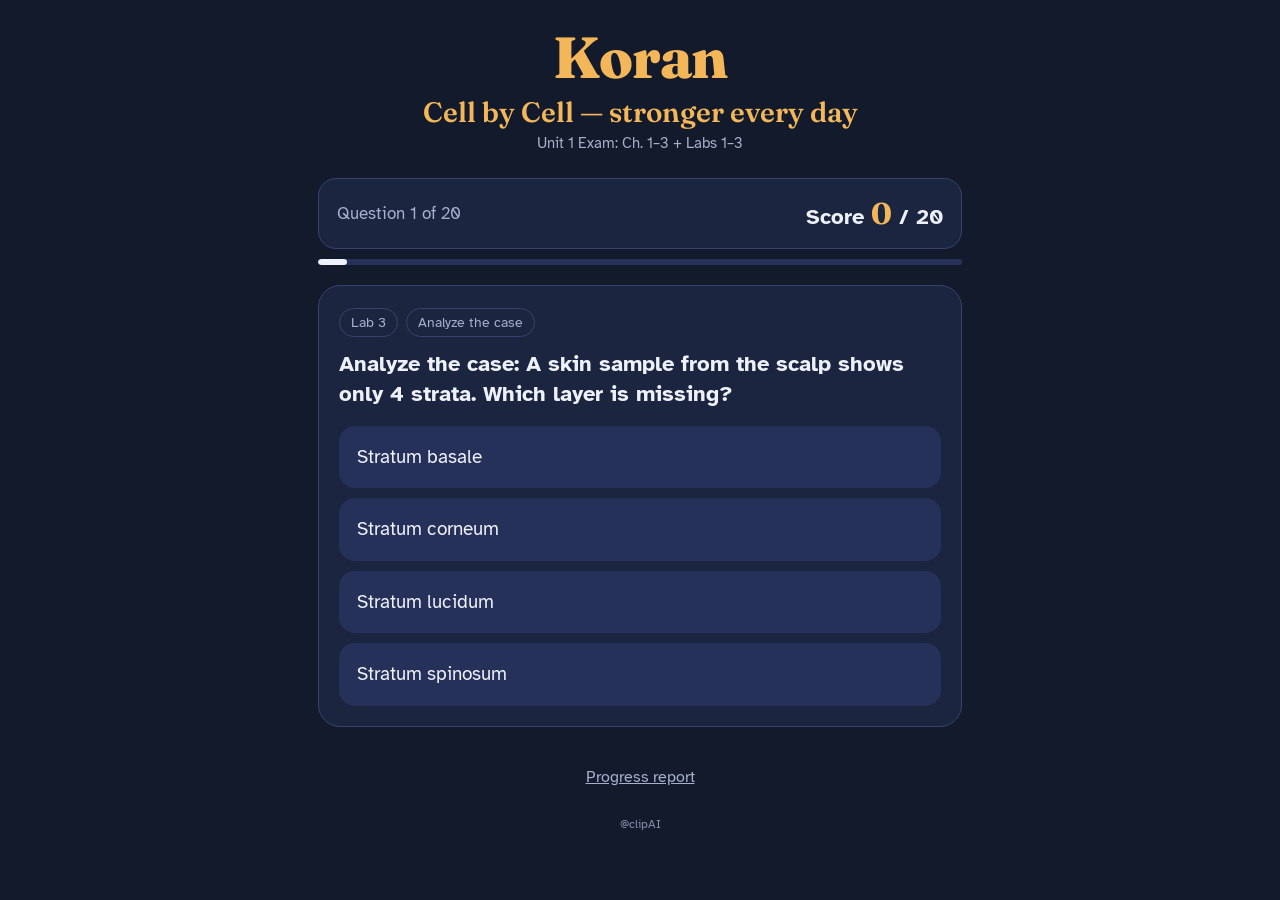
==== commit 9b4e86c4: "Cell by Cell _Koran" ====
--- a/unit1/index.html
+++ b/unit1/index.html
@@ -478,12 +478,16 @@
 }
 let cur = {tries:0, picks:[], wrongPicks:[], finished:false};
 
+function isDone(d){ return !!(d.completed || d.done || (d.rounds && d.rounds.length)); }
+function roundAns(d){ return (d.rounds && d.rounds.length) ? d.rounds[0].ans : d.ans; }
+function sumPts(a){ return a.reduce((x,v)=>x+(v?v.pts:0),0); }
+function roundNo(){ return (day.rounds ? day.rounds.length : 0) + 1; }
 function points(){ return day.ans.reduce((s,a)=>s+a.pts,0); }
 function fmt(n){ return Number.isInteger(n)? String(n) : n.toFixed(1); }
 
 function renderBar(){
   const segs = day.ids.map((_,k)=>{ const a=day.ans[k]; if(a) return `<span class="p${a.pts===1?1:a.pts===0?0:5}"></span>`; return `<span class="${k===day.i&&!day.done?'now':''}"></span>`; }).join("");
-  const left = day.done ? "Done for today" : `Question ${Math.min(day.i+1,PER_DAY)} of ${day.ids.length}`;
+  const rn = roundNo(); const left = (day.done ? "Done" : `Question ${Math.min(day.i+1,day.ids.length)} of ${day.ids.length}`) + (rn>1 ? ` · Round ${rn}` : "");
   const label = day.done ? "Final score" : "Score";
   document.getElementById("bar").innerHTML =
     `<div class="scorecard" role="status" aria-live="polite"><div><div class="qcount">${left}</div></div>
@@ -558,51 +562,65 @@
   // record
   day.ans[day.i] = {qi, t:q.t, pts, tries:cur.tries+1, picks};
   S.used[qi] = true;
-  const tp = S.topics[q.t] || {seen:0, firstTry:0};
-  tp.seen++; if(pts===1) tp.firstTry++;
-  tp.review = pts!==1; tp.lastQ = qi; tp.lastDate = D;
-  S.topics[q.t] = tp;
+  if(roundNo()===1){
+    const tp = S.topics[q.t] || {seen:0, firstTry:0};
+    tp.seen++; if(pts===1) tp.firstTry++;
+    tp.review = pts!==1; tp.lastQ = qi; tp.lastDate = D;
+    S.topics[q.t] = tp;
+  }
   save(); renderBar();
   const last = day.i >= day.ids.length-1;
   document.getElementById("next").innerHTML = `<button class="btn" id="go" type="button">${last?"See final score":"Next question"}</button>`;
   const go = document.getElementById("go"); go.focus({preventScroll:true});
-  go.addEventListener("click",()=>{ day.i++; if(day.i>=day.ids.length){ day.done=true; } save(); route(); window.scrollTo({top:0}); });
+  go.addEventListener("click",()=>{ day.i++; if(day.i>=day.ids.length){ day.done=true; day.completed=true; } save(); route(); window.scrollTo({top:0}); });
 }
 
 function renderFinal(){
   const p = points();
   const r = p/day.ids.length; const msg = r>=.9 ? "Excellent work!" : r>=.7 ? "Great job. Keep it up!" : r>=.5 ? "Good effort. Tomorrow you'll see the tricky ones again." : "Keep going. Tomorrow you'll practice the ones you missed.";
   const rows = day.ans.map(a=>`<li><span>${esc(a.t)}</span><span class="pt p${a.pts===1?1:a.pts===0?0:5}">${a.pts===1?"+1":a.pts===0?"0":"+½"}</span></li>`).join("");
-  const again = day.ans.filter(a=>a.pts!==1).length;
+  const first = roundAns(day), again = first.filter(a=>a && a.pts!==1).length, rn = roundNo();
+  const note = rn>1 ? `Practice round ${rn}. Your official score for today is ${fmt(sumPts(first))} / ${day.ids.length} from round 1.` : (again ? `${again} topic${again>1?"s":""} will come back tomorrow, asked a different way.` : "Perfect day. Tomorrow brings 20 new questions.");
   document.getElementById("main").innerHTML =
    `<article class="card final">
-      <p class="sub" style="margin:0">Final score</p>
+      <p class="sub" style="margin:0">Final score${rn>1?` · Round ${rn}`:""}</p>
       <p class="big">${fmt(p)}<small> / ${day.ids.length}</small></p>
       <p>${msg}</p>
-      <p class="sub">${again ? `${again} topic${again>1?"s":""} will come back tomorrow, asked a different way.` : "Perfect day. Tomorrow brings 20 new questions."}</p>
+      <p class="sub">${note}</p>
+      <button class="btn" id="again" type="button">Clear and start over</button>
+      <p class="sub" style="font-size:15px">Same ${day.ids.length} questions, answers in a new order. Practice as many times as you want today.</p>
       <ul class="list">${rows}</ul>
     </article>`;
+  document.getElementById("again").addEventListener("click",()=>{
+    day.rounds = day.rounds || [];
+    day.rounds.push({ans: day.ans, score: points()});
+    day.ans = []; day.i = 0; day.done = false; day.completed = true;
+    day.orders = day.ids.map(i=>{ const q=BANK[i]; return q.y==="tf" ? [0,1] : shuffle(q.o.map((_,k)=>k)); });
+    save(); route(); window.scrollTo({top:0});
+  });
   renderBar();
 }
 
 function streak(){
   let n=0; const d=new Date();
-  if(!(S.days[today()]||{}).done) d.setDate(d.getDate()-1);
+  if(!isDone(S.days[today()]||{})) d.setDate(d.getDate()-1);
   for(;;){ const k=d.getFullYear()+"-"+String(d.getMonth()+1).padStart(2,"0")+"-"+String(d.getDate()).padStart(2,"0");
-    if(S.days[k] && S.days[k].done){ n++; d.setDate(d.getDate()-1);} else break; }
+    if(S.days[k] && isDone(S.days[k])){ n++; d.setDate(d.getDate()-1);} else break; }
   return n;
 }
 function renderReport(){
-  const done = Object.entries(S.days).filter(([,d])=>d.done).sort((a,b)=>b[0].localeCompare(a[0]));
-  const avg = done.length ? done.reduce((s,[,d])=>s+100*d.ans.reduce((x,a)=>x+a.pts,0)/d.ids.length,0)/done.length : 0;
+  const done = Object.entries(S.days).filter(([,d])=>isDone(d)).sort((a,b)=>b[0].localeCompare(a[0]));
+  const avg = done.length ? done.reduce((s,[,d])=>s+100*sumPts(roundAns(d))/d.ids.length,0)/done.length : 0;
   const allTopics = Object.keys(TOPICS);
   const seen = allTopics.filter(t=>S.topics[t]);
   const mastery = seen.map(t=>({t, pct: Math.round(100*S.topics[t].firstTry/S.topics[t].seen), n:S.topics[t].seen})).sort((a,b)=>a.pct-b.pct);
   const review = allTopics.filter(t=>S.topics[t] && S.topics[t].review);
   const hist = Object.entries(S.days).sort((a,b)=>b[0].localeCompare(a[0])).map(([k,d])=>{
-    const sc = d.ans.reduce((x,a)=>x+(a?a.pts:0),0);
-    const rows = d.ans.filter(Boolean).map(a=>{ const q=BANK[a.qi]; return `<tr><td>${esc(q.q)}<br><span class="empty">${a.tries===1?"1st try":"2nd try"} · ${esc(a.t)}</span></td><td class="pt p${a.pts===1?1:a.pts===0?0:5}">${a.pts===1?"1":a.pts===0?"0":"½"}</td></tr>`; }).join("");
-    return `<details><summary>${k} — ${fmt(sc)} / ${d.ids.length}${d.done?"":" (in progress)"}</summary><table class="tbl">${rows||'<tr><td class="empty">No answers yet.</td></tr>'}</table></details>`;
+    const first = roundAns(d), sc = sumPts(first);
+    const all = [...(d.rounds||[]).map(r=>r.score), ...(d.ans.some(Boolean) ? [sumPts(d.ans)+(d.done?"":"…")] : [])];
+    const roundsLine = all.length>1 ? `<tr><td colspan="2" class="empty">Rounds today: ${all.map((s,n)=>`R${n+1}: ${typeof s==="number"?fmt(s):s}`).join(" · ")}</td></tr>` : "";
+    const rows = roundsLine + first.filter(Boolean).map(a=>{ const q=BANK[a.qi]; return `<tr><td>${esc(q.q)}<br><span class="empty">${a.tries===1?"1st try":"2nd try"} · ${esc(a.t)}</span></td><td class="pt p${a.pts===1?1:a.pts===0?0:5}">${a.pts===1?"1":a.pts===0?"0":"½"}</td></tr>`; }).join("");
+    return `<details><summary>${k} — ${fmt(sc)} / ${d.ids.length}${isDone(d)?"":" (in progress)"}</summary><table class="tbl">${rows||'<tr><td class="empty">No answers yet.</td></tr>'}</table></details>`;
   }).join("");
   document.getElementById("report").innerHTML =
    `<h2>Progress report</h2>
@@ -625,7 +643,7 @@
   else { r.hidden=true; b.textContent="Progress report"; }
 });
 
-function route(){ while(!day.done && day.ans[day.i]) day.i++; if(day.i>=day.ids.length && !day.done){ day.done=true; save(); } if(day.done) renderFinal(); else renderQuestion(); }
+function route(){ while(!day.done && day.ans[day.i]) day.i++; if(day.i>=day.ids.length && !day.done){ day.done=true; day.completed=true; save(); } if(day.done) renderFinal(); else renderQuestion(); }
 route();
 </script>
 </body>
